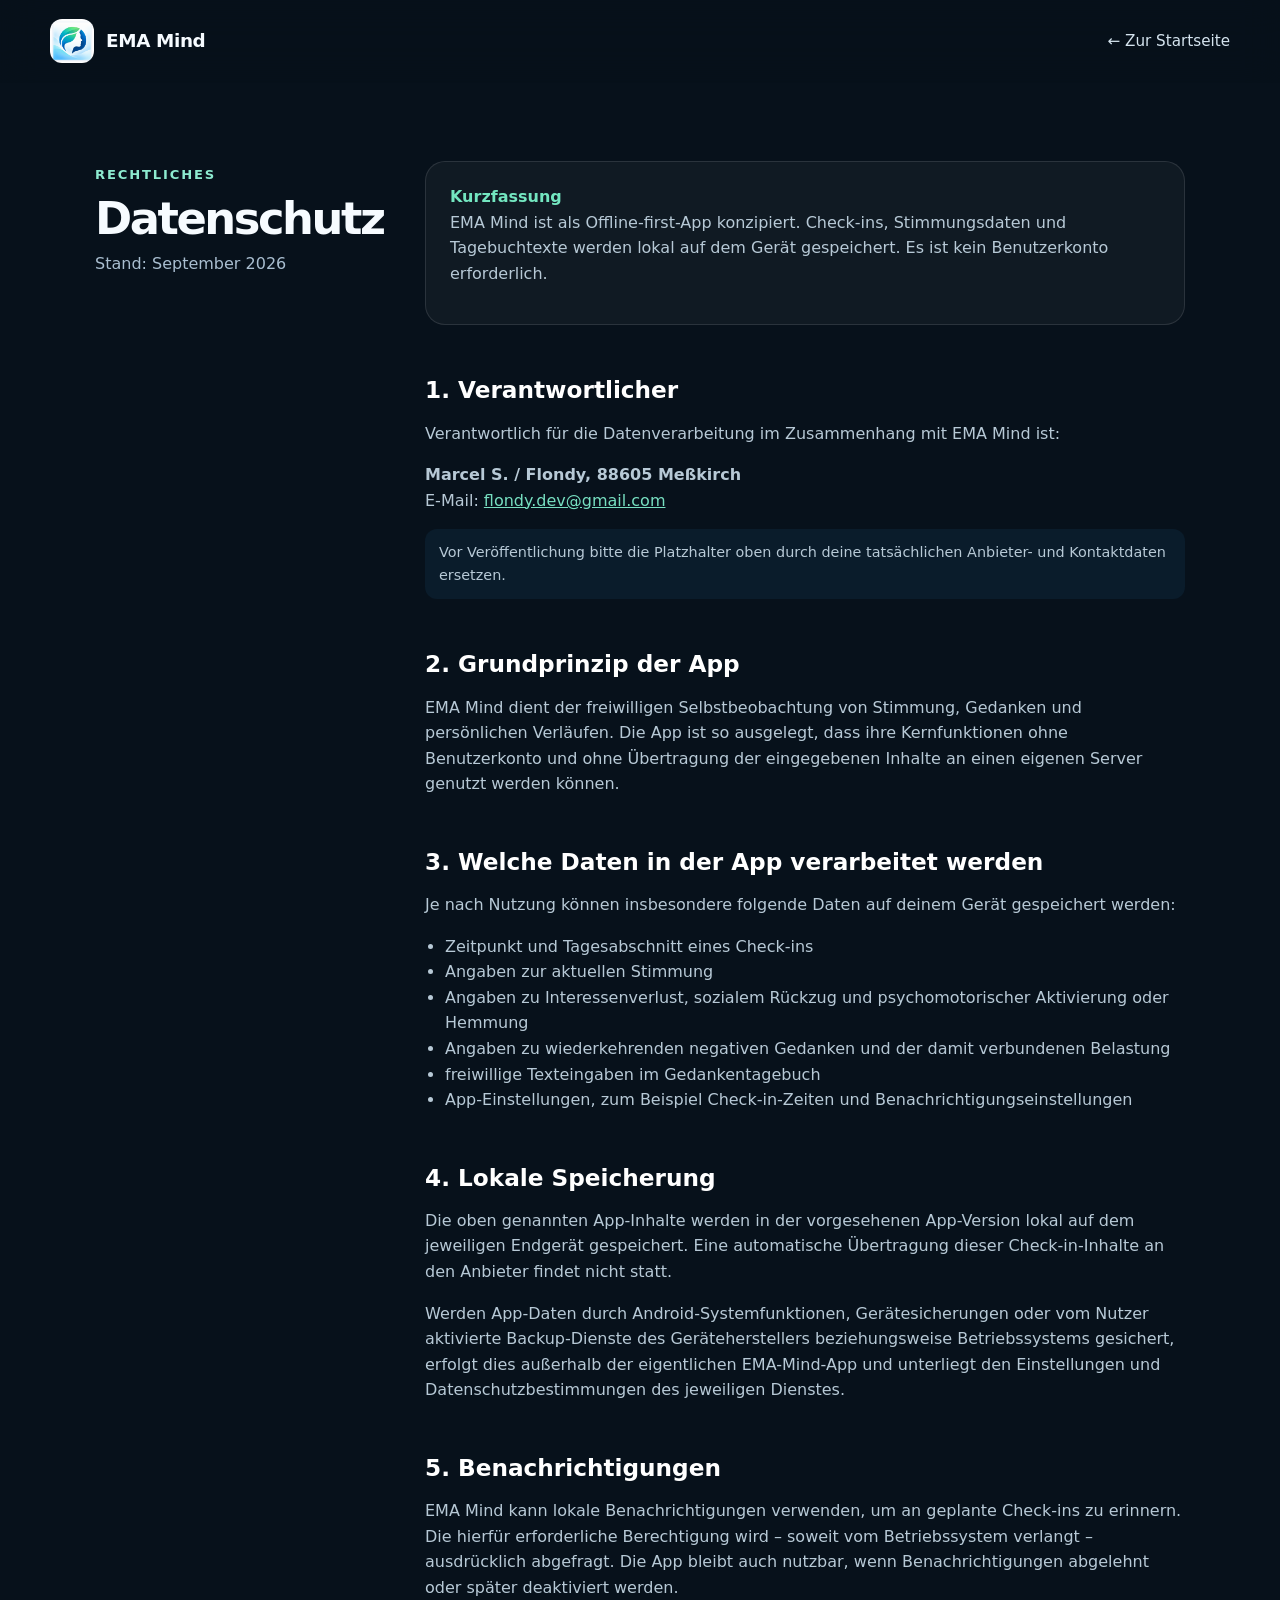
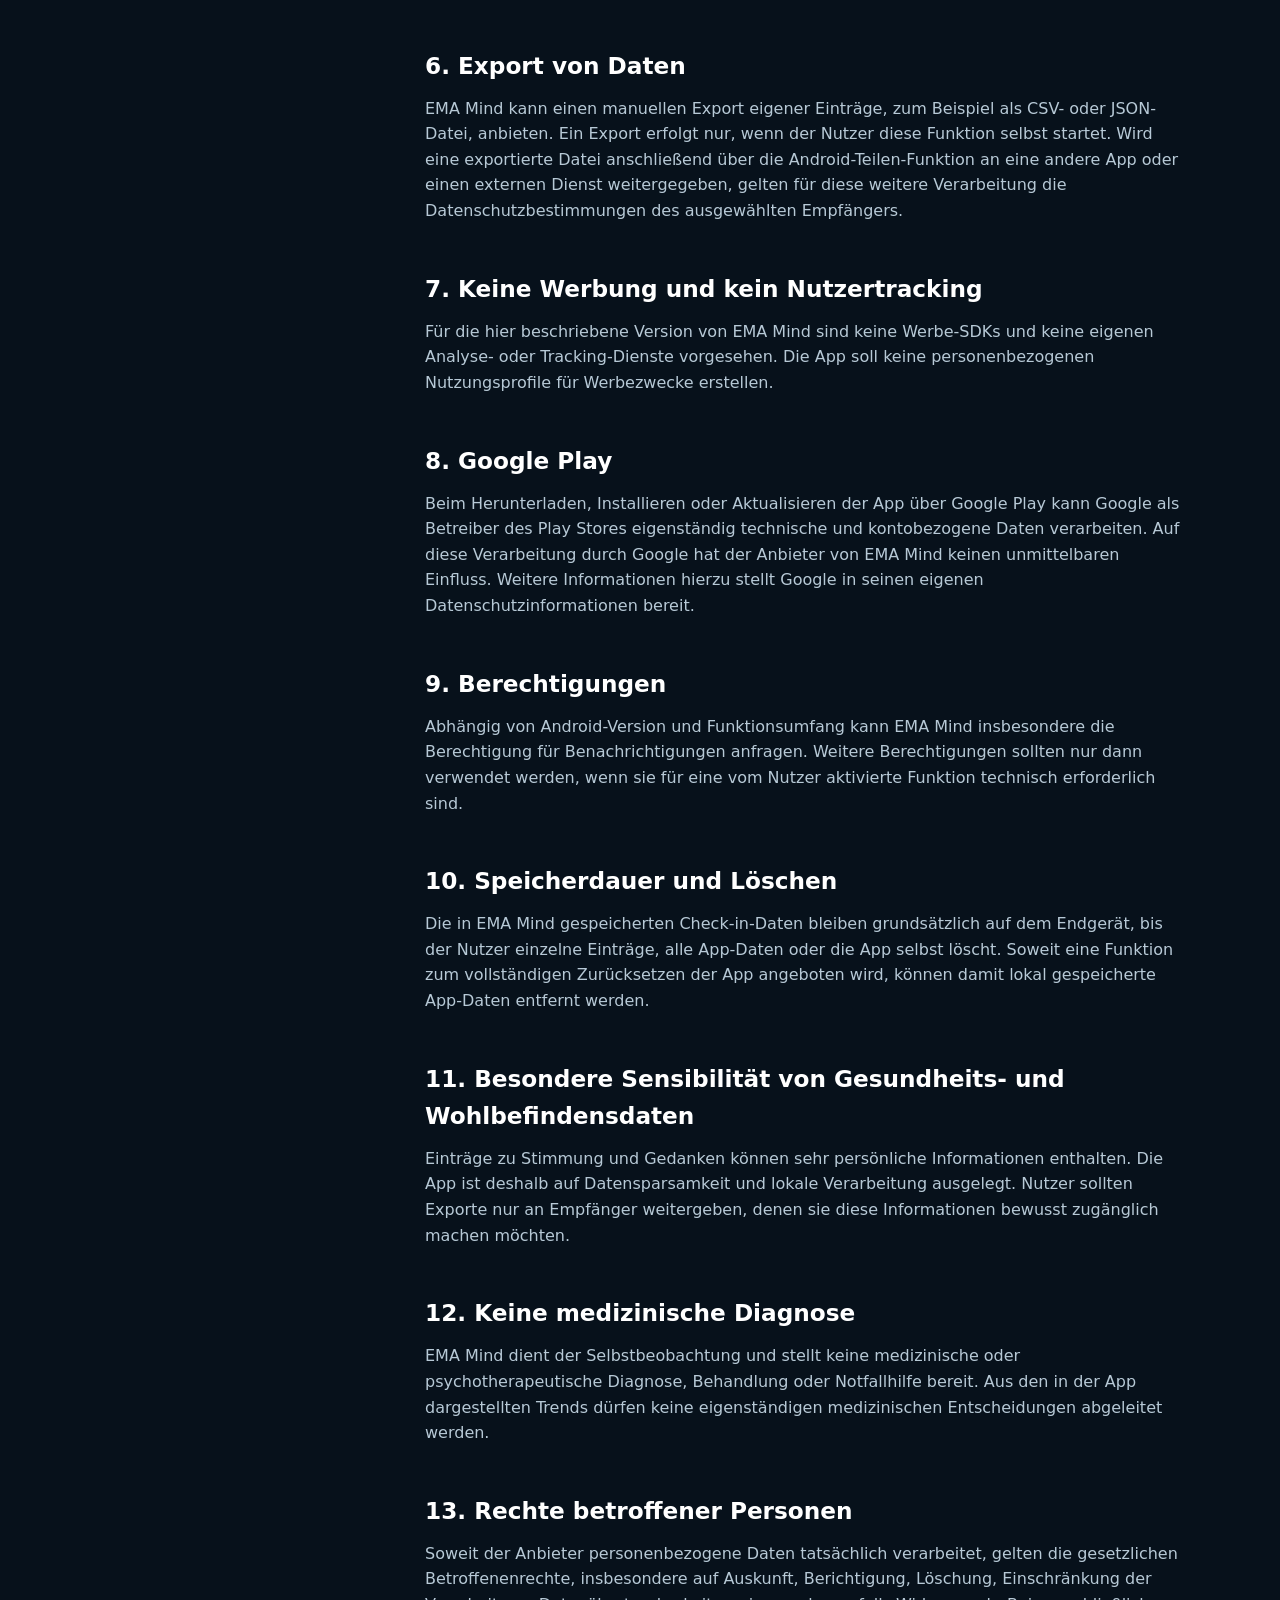
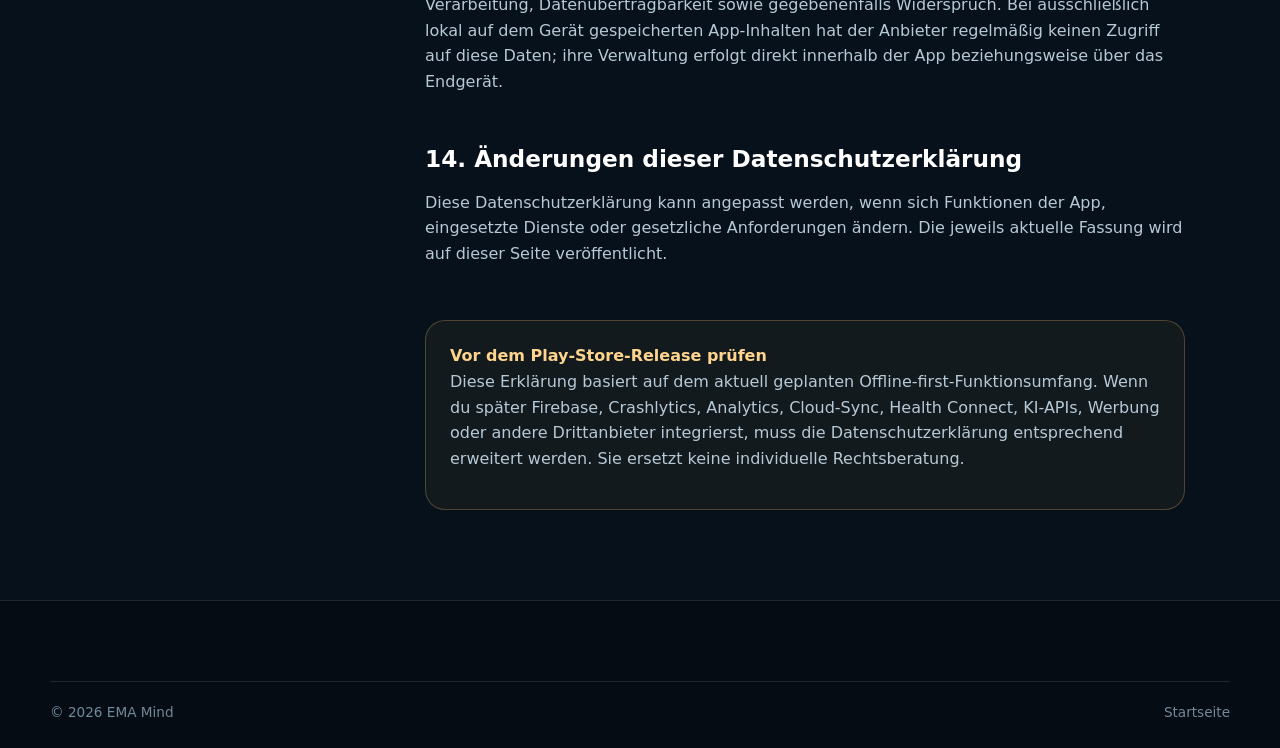
==== datenschutz.html @ ce85e9a5 "first commit" ====
<!doctype html>
<html lang="de">
<head>
  <meta charset="utf-8" />
  <meta name="viewport" content="width=device-width, initial-scale=1" />
  <meta name="theme-color" content="#08131f" />
  <meta name="robots" content="index,follow" />
  <title>Datenschutzerklärung – EMA Mind</title>
  <link rel="icon" type="image/png" href="assets/app-icon.png" />
  <link rel="stylesheet" href="styles.css" />
</head>
<body class="legal-page">
  <header class="site-header">
    <div class="container nav-wrap">
      <a class="brand" href="index.html"><img src="assets/app-icon.png" alt="EMA Mind App Icon" /><span>EMA Mind</span></a>
      <nav class="nav-links legal-nav"><a href="index.html">← Zur Startseite</a></nav>
    </div>
  </header>

  <main class="legal-main">
    <div class="container legal-shell">
      <aside class="legal-aside">
        <span class="kicker">Rechtliches</span>
        <h1>Datenschutz</h1>
        <p>Stand: September 2026</p>
      </aside>

      <article class="legal-content">
        <div class="legal-intro">
          <strong>Kurzfassung</strong>
          <p>EMA Mind ist als Offline-first-App konzipiert. Check-ins, Stimmungsdaten und Tagebuchtexte werden lokal auf dem Gerät gespeichert. Es ist kein Benutzerkonto erforderlich.</p>
        </div>

        <h2>1. Verantwortlicher</h2>
        <p>Verantwortlich für die Datenverarbeitung im Zusammenhang mit EMA Mind ist:</p>
        <p><strong>Marcel S. / Flondy, 88605 Meßkirch</strong><br />
        E-Mail: <a href="mailto: ">flondy.dev@gmail.com</a></p>
        <p class="legal-hint">Vor Veröffentlichung bitte die Platzhalter oben durch deine tatsächlichen Anbieter- und Kontaktdaten ersetzen.</p>

        <h2>2. Grundprinzip der App</h2>
        <p>EMA Mind dient der freiwilligen Selbstbeobachtung von Stimmung, Gedanken und persönlichen Verläufen. Die App ist so ausgelegt, dass ihre Kernfunktionen ohne Benutzerkonto und ohne Übertragung der eingegebenen Inhalte an einen eigenen Server genutzt werden können.</p>

        <h2>3. Welche Daten in der App verarbeitet werden</h2>
        <p>Je nach Nutzung können insbesondere folgende Daten auf deinem Gerät gespeichert werden:</p>
        <ul>
          <li>Zeitpunkt und Tagesabschnitt eines Check-ins</li>
          <li>Angaben zur aktuellen Stimmung</li>
          <li>Angaben zu Interessenverlust, sozialem Rückzug und psychomotorischer Aktivierung oder Hemmung</li>
          <li>Angaben zu wiederkehrenden negativen Gedanken und der damit verbundenen Belastung</li>
          <li>freiwillige Texteingaben im Gedankentagebuch</li>
          <li>App-Einstellungen, zum Beispiel Check-in-Zeiten und Benachrichtigungseinstellungen</li>
        </ul>

        <h2>4. Lokale Speicherung</h2>
        <p>Die oben genannten App-Inhalte werden in der vorgesehenen App-Version lokal auf dem jeweiligen Endgerät gespeichert. Eine automatische Übertragung dieser Check-in-Inhalte an den Anbieter findet nicht statt.</p>
        <p>Werden App-Daten durch Android-Systemfunktionen, Gerätesicherungen oder vom Nutzer aktivierte Backup-Dienste des Geräteherstellers beziehungsweise Betriebssystems gesichert, erfolgt dies außerhalb der eigentlichen EMA-Mind-App und unterliegt den Einstellungen und Datenschutzbestimmungen des jeweiligen Dienstes.</p>

        <h2>5. Benachrichtigungen</h2>
        <p>EMA Mind kann lokale Benachrichtigungen verwenden, um an geplante Check-ins zu erinnern. Die hierfür erforderliche Berechtigung wird – soweit vom Betriebssystem verlangt – ausdrücklich abgefragt. Die App bleibt auch nutzbar, wenn Benachrichtigungen abgelehnt oder später deaktiviert werden.</p>

        <h2>6. Export von Daten</h2>
        <p>EMA Mind kann einen manuellen Export eigener Einträge, zum Beispiel als CSV- oder JSON-Datei, anbieten. Ein Export erfolgt nur, wenn der Nutzer diese Funktion selbst startet. Wird eine exportierte Datei anschließend über die Android-Teilen-Funktion an eine andere App oder einen externen Dienst weitergegeben, gelten für diese weitere Verarbeitung die Datenschutzbestimmungen des ausgewählten Empfängers.</p>

        <h2>7. Keine Werbung und kein Nutzertracking</h2>
        <p>Für die hier beschriebene Version von EMA Mind sind keine Werbe-SDKs und keine eigenen Analyse- oder Tracking-Dienste vorgesehen. Die App soll keine personenbezogenen Nutzungsprofile für Werbezwecke erstellen.</p>

        <h2>8. Google Play</h2>
        <p>Beim Herunterladen, Installieren oder Aktualisieren der App über Google Play kann Google als Betreiber des Play Stores eigenständig technische und kontobezogene Daten verarbeiten. Auf diese Verarbeitung durch Google hat der Anbieter von EMA Mind keinen unmittelbaren Einfluss. Weitere Informationen hierzu stellt Google in seinen eigenen Datenschutzinformationen bereit.</p>

        <h2>9. Berechtigungen</h2>
        <p>Abhängig von Android-Version und Funktionsumfang kann EMA Mind insbesondere die Berechtigung für Benachrichtigungen anfragen. Weitere Berechtigungen sollten nur dann verwendet werden, wenn sie für eine vom Nutzer aktivierte Funktion technisch erforderlich sind.</p>

        <h2>10. Speicherdauer und Löschen</h2>
        <p>Die in EMA Mind gespeicherten Check-in-Daten bleiben grundsätzlich auf dem Endgerät, bis der Nutzer einzelne Einträge, alle App-Daten oder die App selbst löscht. Soweit eine Funktion zum vollständigen Zurücksetzen der App angeboten wird, können damit lokal gespeicherte App-Daten entfernt werden.</p>

        <h2>11. Besondere Sensibilität von Gesundheits- und Wohlbefindensdaten</h2>
        <p>Einträge zu Stimmung und Gedanken können sehr persönliche Informationen enthalten. Die App ist deshalb auf Datensparsamkeit und lokale Verarbeitung ausgelegt. Nutzer sollten Exporte nur an Empfänger weitergeben, denen sie diese Informationen bewusst zugänglich machen möchten.</p>

        <h2>12. Keine medizinische Diagnose</h2>
        <p>EMA Mind dient der Selbstbeobachtung und stellt keine medizinische oder psychotherapeutische Diagnose, Behandlung oder Notfallhilfe bereit. Aus den in der App dargestellten Trends dürfen keine eigenständigen medizinischen Entscheidungen abgeleitet werden.</p>

        <h2>13. Rechte betroffener Personen</h2>
        <p>Soweit der Anbieter personenbezogene Daten tatsächlich verarbeitet, gelten die gesetzlichen Betroffenenrechte, insbesondere auf Auskunft, Berichtigung, Löschung, Einschränkung der Verarbeitung, Datenübertragbarkeit sowie gegebenenfalls Widerspruch. Bei ausschließlich lokal auf dem Gerät gespeicherten App-Inhalten hat der Anbieter regelmäßig keinen Zugriff auf diese Daten; ihre Verwaltung erfolgt direkt innerhalb der App beziehungsweise über das Endgerät.</p>

        <h2>14. Änderungen dieser Datenschutzerklärung</h2>
        <p>Diese Datenschutzerklärung kann angepasst werden, wenn sich Funktionen der App, eingesetzte Dienste oder gesetzliche Anforderungen ändern. Die jeweils aktuelle Fassung wird auf dieser Seite veröffentlicht.</p>

        <div class="legal-warning">
          <strong>Vor dem Play-Store-Release prüfen</strong>
          <p>Diese Erklärung basiert auf dem aktuell geplanten Offline-first-Funktionsumfang. Wenn du später Firebase, Crashlytics, Analytics, Cloud-Sync, Health Connect, KI-APIs, Werbung oder andere Drittanbieter integrierst, muss die Datenschutzerklärung entsprechend erweitert werden. Sie ersetzt keine individuelle Rechtsberatung.</p>
        </div>
      </article>
    </div>
  </main>

  <footer class="site-footer">
    <div class="container footer-bottom"><span>© <span id="year"></span> EMA Mind</span><a href="index.html">Startseite</a></div>
  </footer>
  <script src="script.js"></script>
</body>
</html>
---- styles.css ----
:root {
  --bg: #07111b;
  --bg-soft: #0d1d2c;
  --card: rgba(16, 35, 51, 0.72);
  --card-strong: #10263a;
  --text: #f6fbff;
  --muted: #a9bed0;
  --blue: #29a9ff;
  --blue-deep: #0d65db;
  --mint: #4ee4b0;
  --line: rgba(255,255,255,.11);
  --shadow: 0 28px 80px rgba(0,0,0,.34);
  --radius: 28px;
  --container: 1180px;
}
*{box-sizing:border-box}
html{scroll-behavior:smooth}
body{margin:0;font-family:Inter,ui-sans-serif,system-ui,-apple-system,BlinkMacSystemFont,"Segoe UI",sans-serif;color:var(--text);background:var(--bg);line-height:1.6;overflow-x:hidden}
a{color:inherit;text-decoration:none}
img{max-width:100%;display:block}
.container{width:min(calc(100% - 40px),var(--container));margin-inline:auto}
.page-glow{position:fixed;pointer-events:none;border-radius:50%;filter:blur(120px);opacity:.18;z-index:-1}
.page-glow-a{width:500px;height:500px;background:#00c2ff;top:-160px;left:-160px}
.page-glow-b{width:520px;height:520px;background:#45f0ad;right:-220px;top:28vh}
.site-header{position:sticky;top:0;z-index:50;border-bottom:1px solid transparent;background:rgba(7,17,27,.66);backdrop-filter:blur(18px)}
.site-header.scrolled{border-bottom-color:var(--line)}
.nav-wrap{height:82px;display:flex;align-items:center;justify-content:space-between;gap:24px}
.brand{display:flex;align-items:center;gap:12px;font-weight:800;font-size:1.15rem;letter-spacing:-.02em}
.brand img{width:44px;height:44px;border-radius:12px;object-fit:cover}
.nav-links{display:flex;align-items:center;gap:26px;color:#d5e4ef;font-size:.95rem}
.nav-links a:hover{color:#fff}
.nav-cta{padding:10px 16px;border:1px solid rgba(78,228,176,.38);border-radius:999px;background:rgba(78,228,176,.08)}
.nav-toggle{display:none;background:none;border:0;color:#fff;font-size:1.7rem}
.hero{padding:82px 0 70px;min-height:760px;display:flex;align-items:center}
.hero-grid{display:grid;grid-template-columns:1.02fr .98fr;gap:60px;align-items:center}
.eyebrow,.kicker{display:inline-flex;color:#8debd0;font-size:.82rem;font-weight:800;text-transform:uppercase;letter-spacing:.14em}
h1,h2,h3,p{margin-top:0}
h1{font-size:clamp(3.3rem,6.3vw,6.8rem);line-height:.96;letter-spacing:-.055em;margin-bottom:26px}
h1 span{background:linear-gradient(90deg,#41b8ff,#55e3b1);-webkit-background-clip:text;background-clip:text;color:transparent}
.hero-lead{font-size:1.2rem;color:var(--muted);max-width:680px;margin-bottom:30px}
.hero-actions{display:flex;gap:14px;flex-wrap:wrap;margin-bottom:38px}
.btn{display:inline-flex;align-items:center;justify-content:center;min-height:52px;padding:0 22px;border-radius:14px;font-weight:800;transition:.25s ease;border:1px solid transparent}
.btn:hover{transform:translateY(-2px)}
.btn-primary{background:linear-gradient(135deg,var(--blue-deep),var(--blue),var(--mint));box-shadow:0 14px 36px rgba(19,137,238,.26)}
.btn-secondary{border-color:var(--line);background:rgba(255,255,255,.04)}
.trust-row{display:flex;gap:34px;flex-wrap:wrap;padding-top:10px}
.trust-row div{display:flex;flex-direction:column}
.trust-row strong{font-size:1.02rem}.trust-row span{color:var(--muted);font-size:.86rem}
.hero-visual{position:relative;min-height:620px;display:grid;place-items:center}
.icon-orbit{position:absolute;width:540px;height:540px;border-radius:50%;background:radial-gradient(circle,rgba(41,169,255,.26),rgba(78,228,176,.08) 50%,transparent 71%);filter:blur(10px)}
.hero-phone{position:relative;z-index:2;max-height:650px;width:auto;filter:drop-shadow(0 35px 48px rgba(0,0,0,.38));border-radius:28px}
.floating-card{position:absolute;z-index:3;display:grid;grid-template-columns:auto 1fr;column-gap:10px;padding:14px 16px;border:1px solid rgba(255,255,255,.17);border-radius:18px;background:rgba(12,29,44,.82);backdrop-filter:blur(14px);box-shadow:var(--shadow)}
.floating-card span{grid-row:1/3;display:grid;place-items:center;width:38px;height:38px;border-radius:50%;background:rgba(78,228,176,.12);color:#7df0ca;font-weight:900}
.floating-card small{color:var(--muted)}
.floating-card-a{top:24%;left:-2%}.floating-card-b{right:-3%;bottom:24%}
.stats-strip{border-block:1px solid var(--line);background:rgba(255,255,255,.025)}
.stats-grid{display:grid;grid-template-columns:repeat(4,1fr);gap:24px;padding:26px 0}
.stats-grid div{display:flex;flex-direction:column}.stats-grid strong{font-size:1.1rem}.stats-grid span{color:var(--muted);font-size:.9rem}
.section{padding:110px 0}
.section-dark{background:linear-gradient(180deg,rgba(13,29,44,.45),rgba(6,17,27,.8))}
.section-heading{max-width:760px;margin-bottom:50px}
.section-heading h2,.privacy-copy h2,.science-card h2,.cta-card h2{font-size:clamp(2.2rem,4.3vw,4.4rem);line-height:1.02;letter-spacing:-.045em;margin:10px 0 18px}
.section-heading p,.privacy-copy p,.science-card p,.cta-card p{color:var(--muted);font-size:1.06rem}
.feature-grid{display:grid;grid-template-columns:repeat(3,1fr);gap:18px}
.feature-card{border:1px solid var(--line);border-radius:22px;padding:28px;background:linear-gradient(160deg,rgba(255,255,255,.055),rgba(255,255,255,.02));min-height:220px}
.feature-icon{width:48px;height:48px;border-radius:15px;background:linear-gradient(135deg,rgba(41,169,255,.18),rgba(78,228,176,.18));display:grid;place-items:center;font-size:1.35rem;margin-bottom:22px}
.feature-card h3{font-size:1.28rem;margin-bottom:10px}.feature-card p{color:var(--muted)}
.screens-grid{display:grid;grid-template-columns:repeat(3,1fr);gap:20px;align-items:start}
.screen-card{margin:0;border:1px solid var(--line);border-radius:26px;padding:16px;background:rgba(255,255,255,.035);box-shadow:var(--shadow)}
.screen-card img{border-radius:18px;aspect-ratio:9/16;object-fit:cover;width:100%}
.screen-card figcaption{padding:18px 6px 4px;display:flex;flex-direction:column;gap:6px}.screen-card figcaption span{color:var(--muted);font-size:.92rem}
.privacy-section{overflow:hidden}.privacy-grid{display:grid;grid-template-columns:.9fr 1.1fr;gap:70px;align-items:center}.privacy-visual{display:flex;justify-content:center}.privacy-visual img{max-height:720px;width:auto;border-radius:30px;filter:drop-shadow(0 30px 48px rgba(0,0,0,.32))}
.check-list{list-style:none;padding:0;margin:26px 0}.check-list li{padding:10px 0;color:#d8e7f1}.check-list li:before{content:"✓";display:inline-grid;place-items:center;margin-right:12px;width:24px;height:24px;border-radius:50%;background:rgba(78,228,176,.12);color:var(--mint);font-weight:900}
.text-link{color:#76e7c2;font-weight:800}
.science-card{display:grid;grid-template-columns:1.25fr .75fr;gap:40px;border:1px solid var(--line);border-radius:var(--radius);padding:42px;background:linear-gradient(120deg,rgba(41,169,255,.08),rgba(78,228,176,.06))}
.science-note{border-left:1px solid var(--line);padding-left:36px;align-self:center}.science-note strong{font-size:1.1rem;color:#ffcf7b}.science-note p{margin-top:8px;font-size:.95rem}
.cta-section{padding:0 0 110px}.cta-card{display:grid;grid-template-columns:auto 1fr auto;gap:28px;align-items:center;border:1px solid var(--line);border-radius:30px;padding:34px;background:linear-gradient(135deg,rgba(15,93,176,.22),rgba(39,180,149,.13))}.cta-card img{width:92px;height:92px;border-radius:22px}.cta-card h2{font-size:2rem;margin:5px 0 6px}.cta-card p{margin-bottom:0;font-size:.96rem}
.site-footer{border-top:1px solid var(--line);padding:46px 0 24px;background:#050c13}.footer-grid{display:flex;justify-content:space-between;gap:30px}.footer-brand p{color:var(--muted);max-width:480px;margin-top:16px}.footer-links{display:flex;gap:20px;align-items:flex-start}.footer-links a{color:#c7d9e7}.footer-bottom{border-top:1px solid var(--line);margin-top:34px;padding-top:20px;display:flex;justify-content:space-between;gap:20px;color:#71899b;font-size:.85rem}
.reveal{opacity:0;transform:translateY(24px);transition:.75s cubic-bezier(.2,.8,.2,1)}.reveal.visible{opacity:1;transform:none}.delay-1{transition-delay:.1s}.delay-2{transition-delay:.2s}
.legal-main{padding:78px 0 90px}.legal-shell{display:grid;grid-template-columns:260px minmax(0,760px);justify-content:center;gap:70px}.legal-aside{position:sticky;top:120px;align-self:start}.legal-aside h1{font-size:2.8rem;line-height:1;margin:10px 0}.legal-aside p{color:var(--muted)}.legal-content{color:#d7e5ef}.legal-content h2{color:#fff;font-size:1.45rem;margin:46px 0 12px}.legal-content p,.legal-content li{color:#b7c9d6}.legal-content a{color:#77dfc1;text-decoration:underline}.legal-content ul{padding-left:1.25rem}.legal-intro,.legal-warning{border:1px solid var(--line);border-radius:20px;padding:22px 24px;background:rgba(255,255,255,.04)}.legal-intro strong{color:#73e6c0}.legal-warning{margin-top:54px;border-color:rgba(255,199,108,.25);background:rgba(255,199,108,.05)}.legal-warning strong{color:#ffd48d}.legal-hint{padding:12px 14px;border-radius:12px;background:rgba(41,169,255,.07);font-size:.9rem}
@media(max-width:950px){.nav-toggle{display:block}.nav-links{position:absolute;left:20px;right:20px;top:75px;display:none;flex-direction:column;align-items:stretch;padding:18px;border:1px solid var(--line);border-radius:18px;background:#0a1723}.nav-links.open{display:flex}.hero-grid,.privacy-grid,.science-card{grid-template-columns:1fr}.hero{padding-top:50px}.hero-visual{min-height:560px}.hero-phone{max-height:560px}.floating-card-a{left:2%}.floating-card-b{right:2%}.feature-grid{grid-template-columns:repeat(2,1fr)}.screens-grid{grid-template-columns:repeat(2,1fr)}.screens-grid .screen-card:last-child{grid-column:1/-1;max-width:48%;justify-self:center}.stats-grid{grid-template-columns:repeat(2,1fr)}.science-note{border-left:0;border-top:1px solid var(--line);padding:26px 0 0}.cta-card{grid-template-columns:auto 1fr}.cta-card .btn{grid-column:1/-1}.legal-shell{grid-template-columns:1fr;gap:20px}.legal-aside{position:static}.legal-nav{display:flex;position:static;padding:0;border:0;background:none}.legal-nav a{display:block}}
@media(max-width:640px){.container{width:min(calc(100% - 28px),var(--container))}.hero{min-height:auto}.hero-grid{gap:20px}h1{font-size:3.3rem}.hero-visual{min-height:490px}.hero-phone{max-height:500px}.floating-card{display:none}.stats-grid{grid-template-columns:1fr 1fr;gap:18px}.section{padding:78px 0}.feature-grid,.screens-grid{grid-template-columns:1fr}.screens-grid .screen-card:last-child{grid-column:auto;max-width:none}.privacy-grid{gap:36px}.science-card{padding:28px}.cta-card{grid-template-columns:1fr;text-align:left}.cta-card img{width:76px;height:76px}.footer-grid,.footer-bottom{flex-direction:column}.footer-links{flex-direction:column}.legal-main{padding-top:46px}.legal-content h2{margin-top:36px}}
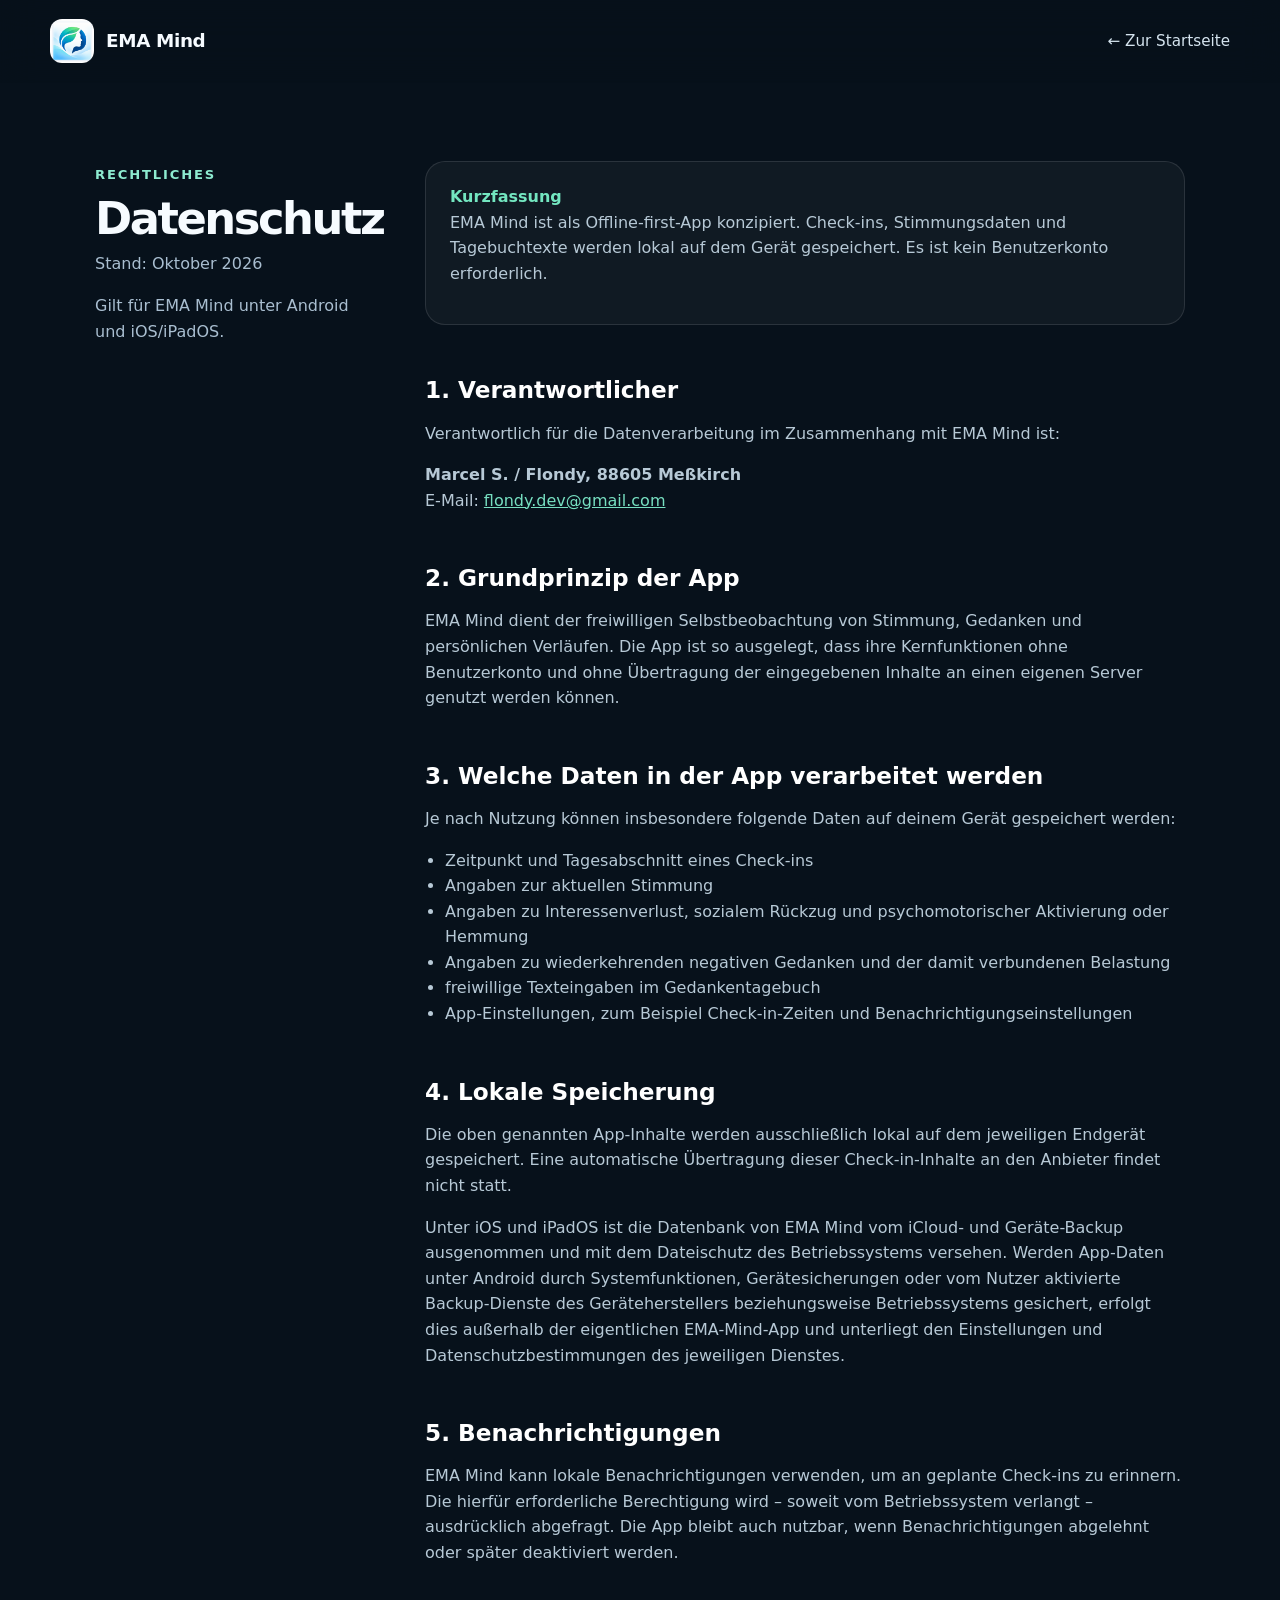
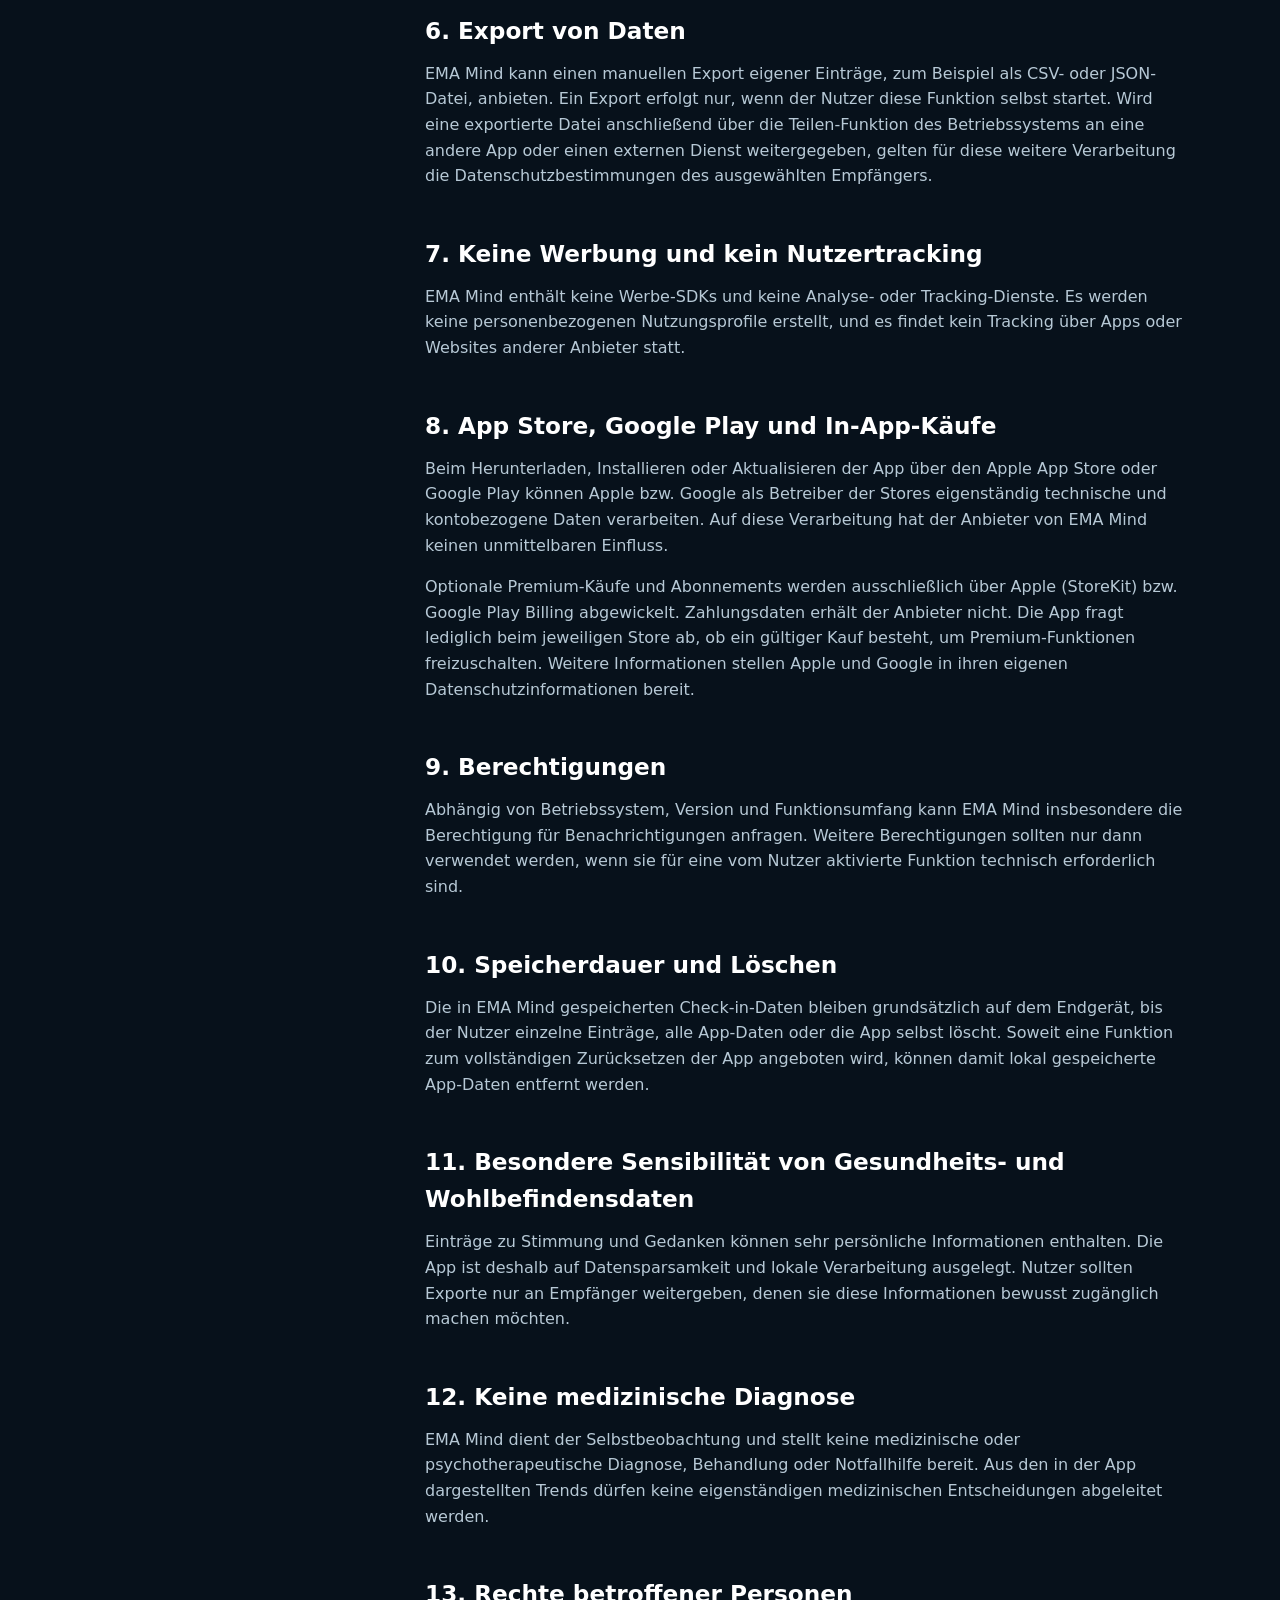
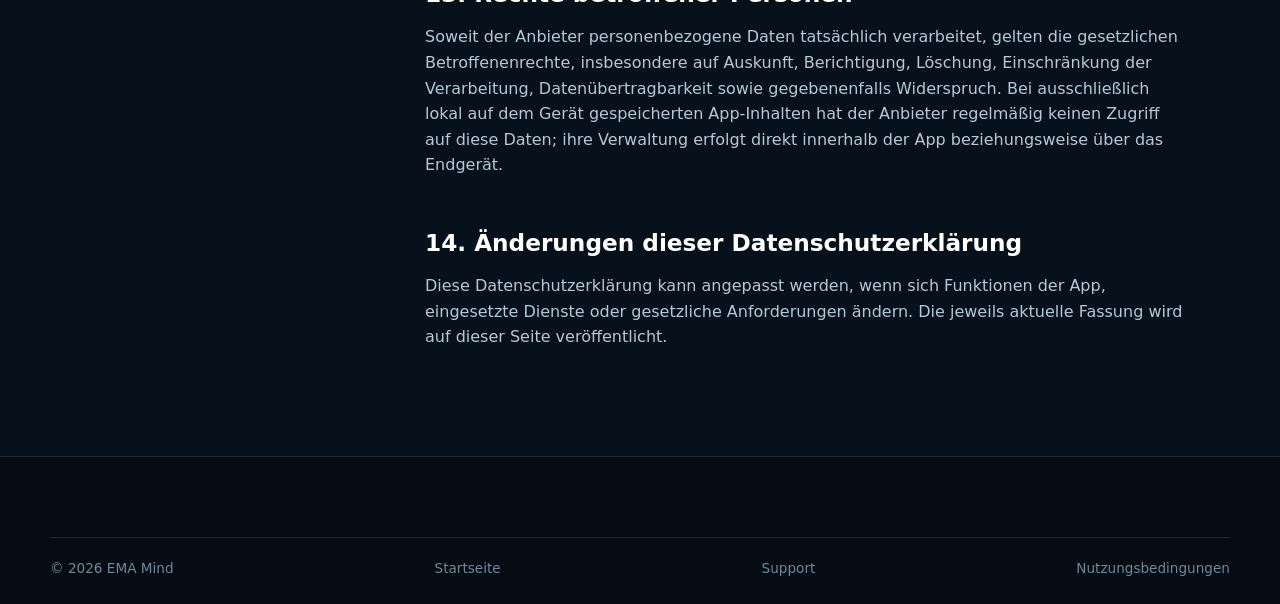
==== commit 03f7ab07: "Datenschutz für iOS, Support- und Nutzungsbedingungen-Seite Co-Authored-By: Claude Opus 5.5 <noreply" ====
--- a/datenschutz.html
+++ b/datenschutz.html
@@ -22,7 +22,8 @@
       <aside class="legal-aside">
         <span class="kicker">Rechtliches</span>
         <h1>Datenschutz</h1>
-        <p>Stand: September 2026</p>
+        <p>Stand: Oktober 2026</p>
+        <p>Gilt für EMA Mind unter Android und iOS/iPadOS.</p>
       </aside>
 
       <article class="legal-content">
@@ -34,8 +35,7 @@
         <h2>1. Verantwortlicher</h2>
         <p>Verantwortlich für die Datenverarbeitung im Zusammenhang mit EMA Mind ist:</p>
         <p><strong>Marcel S. / Flondy, 88605 Meßkirch</strong><br />
-        E-Mail: <a href="mailto: ">flondy.dev@gmail.com</a></p>
-        <p class="legal-hint">Vor Veröffentlichung bitte die Platzhalter oben durch deine tatsächlichen Anbieter- und Kontaktdaten ersetzen.</p>
+        E-Mail: <a href="mailto:flondy.dev@gmail.com">flondy.dev@gmail.com</a></p>
 
         <h2>2. Grundprinzip der App</h2>
         <p>EMA Mind dient der freiwilligen Selbstbeobachtung von Stimmung, Gedanken und persönlichen Verläufen. Die App ist so ausgelegt, dass ihre Kernfunktionen ohne Benutzerkonto und ohne Übertragung der eingegebenen Inhalte an einen eigenen Server genutzt werden können.</p>
@@ -52,23 +52,24 @@
         </ul>
 
         <h2>4. Lokale Speicherung</h2>
-        <p>Die oben genannten App-Inhalte werden in der vorgesehenen App-Version lokal auf dem jeweiligen Endgerät gespeichert. Eine automatische Übertragung dieser Check-in-Inhalte an den Anbieter findet nicht statt.</p>
-        <p>Werden App-Daten durch Android-Systemfunktionen, Gerätesicherungen oder vom Nutzer aktivierte Backup-Dienste des Geräteherstellers beziehungsweise Betriebssystems gesichert, erfolgt dies außerhalb der eigentlichen EMA-Mind-App und unterliegt den Einstellungen und Datenschutzbestimmungen des jeweiligen Dienstes.</p>
+        <p>Die oben genannten App-Inhalte werden ausschließlich lokal auf dem jeweiligen Endgerät gespeichert. Eine automatische Übertragung dieser Check-in-Inhalte an den Anbieter findet nicht statt.</p>
+        <p>Unter iOS und iPadOS ist die Datenbank von EMA Mind vom iCloud- und Geräte-Backup ausgenommen und mit dem Dateischutz des Betriebssystems versehen. Werden App-Daten unter Android durch Systemfunktionen, Gerätesicherungen oder vom Nutzer aktivierte Backup-Dienste des Geräteherstellers beziehungsweise Betriebssystems gesichert, erfolgt dies außerhalb der eigentlichen EMA-Mind-App und unterliegt den Einstellungen und Datenschutzbestimmungen des jeweiligen Dienstes.</p>
 
         <h2>5. Benachrichtigungen</h2>
         <p>EMA Mind kann lokale Benachrichtigungen verwenden, um an geplante Check-ins zu erinnern. Die hierfür erforderliche Berechtigung wird – soweit vom Betriebssystem verlangt – ausdrücklich abgefragt. Die App bleibt auch nutzbar, wenn Benachrichtigungen abgelehnt oder später deaktiviert werden.</p>
 
         <h2>6. Export von Daten</h2>
-        <p>EMA Mind kann einen manuellen Export eigener Einträge, zum Beispiel als CSV- oder JSON-Datei, anbieten. Ein Export erfolgt nur, wenn der Nutzer diese Funktion selbst startet. Wird eine exportierte Datei anschließend über die Android-Teilen-Funktion an eine andere App oder einen externen Dienst weitergegeben, gelten für diese weitere Verarbeitung die Datenschutzbestimmungen des ausgewählten Empfängers.</p>
+        <p>EMA Mind kann einen manuellen Export eigener Einträge, zum Beispiel als CSV- oder JSON-Datei, anbieten. Ein Export erfolgt nur, wenn der Nutzer diese Funktion selbst startet. Wird eine exportierte Datei anschließend über die Teilen-Funktion des Betriebssystems an eine andere App oder einen externen Dienst weitergegeben, gelten für diese weitere Verarbeitung die Datenschutzbestimmungen des ausgewählten Empfängers.</p>
 
         <h2>7. Keine Werbung und kein Nutzertracking</h2>
-        <p>Für die hier beschriebene Version von EMA Mind sind keine Werbe-SDKs und keine eigenen Analyse- oder Tracking-Dienste vorgesehen. Die App soll keine personenbezogenen Nutzungsprofile für Werbezwecke erstellen.</p>
+        <p>EMA Mind enthält keine Werbe-SDKs und keine Analyse- oder Tracking-Dienste. Es werden keine personenbezogenen Nutzungsprofile erstellt, und es findet kein Tracking über Apps oder Websites anderer Anbieter statt.</p>
 
-        <h2>8. Google Play</h2>
-        <p>Beim Herunterladen, Installieren oder Aktualisieren der App über Google Play kann Google als Betreiber des Play Stores eigenständig technische und kontobezogene Daten verarbeiten. Auf diese Verarbeitung durch Google hat der Anbieter von EMA Mind keinen unmittelbaren Einfluss. Weitere Informationen hierzu stellt Google in seinen eigenen Datenschutzinformationen bereit.</p>
+        <h2>8. App Store, Google Play und In-App-Käufe</h2>
+        <p>Beim Herunterladen, Installieren oder Aktualisieren der App über den Apple App Store oder Google Play können Apple bzw. Google als Betreiber der Stores eigenständig technische und kontobezogene Daten verarbeiten. Auf diese Verarbeitung hat der Anbieter von EMA Mind keinen unmittelbaren Einfluss.</p>
+        <p>Optionale Premium-Käufe und Abonnements werden ausschließlich über Apple (StoreKit) bzw. Google Play Billing abgewickelt. Zahlungsdaten erhält der Anbieter nicht. Die App fragt lediglich beim jeweiligen Store ab, ob ein gültiger Kauf besteht, um Premium-Funktionen freizuschalten. Weitere Informationen stellen Apple und Google in ihren eigenen Datenschutzinformationen bereit.</p>
 
         <h2>9. Berechtigungen</h2>
-        <p>Abhängig von Android-Version und Funktionsumfang kann EMA Mind insbesondere die Berechtigung für Benachrichtigungen anfragen. Weitere Berechtigungen sollten nur dann verwendet werden, wenn sie für eine vom Nutzer aktivierte Funktion technisch erforderlich sind.</p>
+        <p>Abhängig von Betriebssystem, Version und Funktionsumfang kann EMA Mind insbesondere die Berechtigung für Benachrichtigungen anfragen. Weitere Berechtigungen sollten nur dann verwendet werden, wenn sie für eine vom Nutzer aktivierte Funktion technisch erforderlich sind.</p>
 
         <h2>10. Speicherdauer und Löschen</h2>
         <p>Die in EMA Mind gespeicherten Check-in-Daten bleiben grundsätzlich auf dem Endgerät, bis der Nutzer einzelne Einträge, alle App-Daten oder die App selbst löscht. Soweit eine Funktion zum vollständigen Zurücksetzen der App angeboten wird, können damit lokal gespeicherte App-Daten entfernt werden.</p>
@@ -85,16 +86,12 @@
         <h2>14. Änderungen dieser Datenschutzerklärung</h2>
         <p>Diese Datenschutzerklärung kann angepasst werden, wenn sich Funktionen der App, eingesetzte Dienste oder gesetzliche Anforderungen ändern. Die jeweils aktuelle Fassung wird auf dieser Seite veröffentlicht.</p>
 
-        <div class="legal-warning">
-          <strong>Vor dem Play-Store-Release prüfen</strong>
-          <p>Diese Erklärung basiert auf dem aktuell geplanten Offline-first-Funktionsumfang. Wenn du später Firebase, Crashlytics, Analytics, Cloud-Sync, Health Connect, KI-APIs, Werbung oder andere Drittanbieter integrierst, muss die Datenschutzerklärung entsprechend erweitert werden. Sie ersetzt keine individuelle Rechtsberatung.</p>
-        </div>
       </article>
     </div>
   </main>
 
   <footer class="site-footer">
-    <div class="container footer-bottom"><span>© <span id="year"></span> EMA Mind</span><a href="index.html">Startseite</a></div>
+    <div class="container footer-bottom"><span>© <span id="year"></span> EMA Mind</span><a href="index.html">Startseite</a><a href="support.html">Support</a><a href="nutzungsbedingungen.html">Nutzungsbedingungen</a></div>
   </footer>
   <script src="script.js"></script>
 </body>
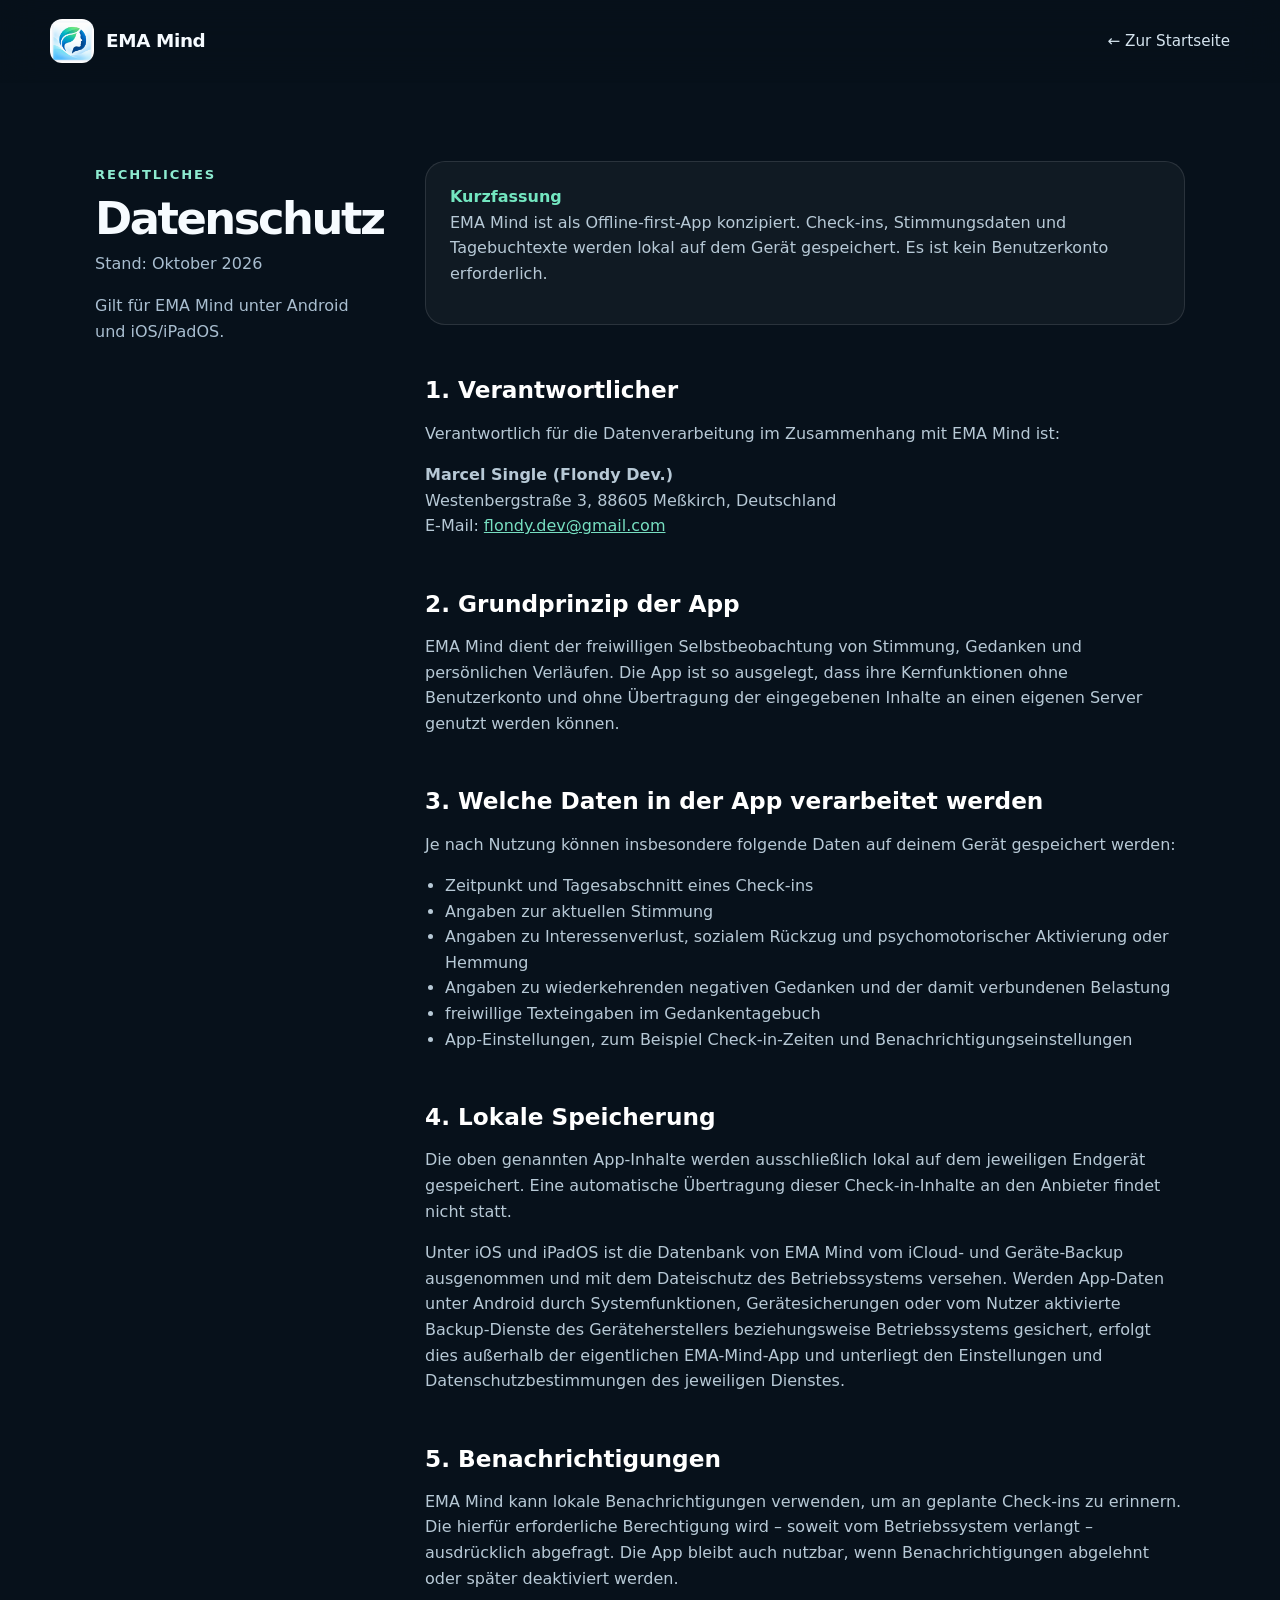
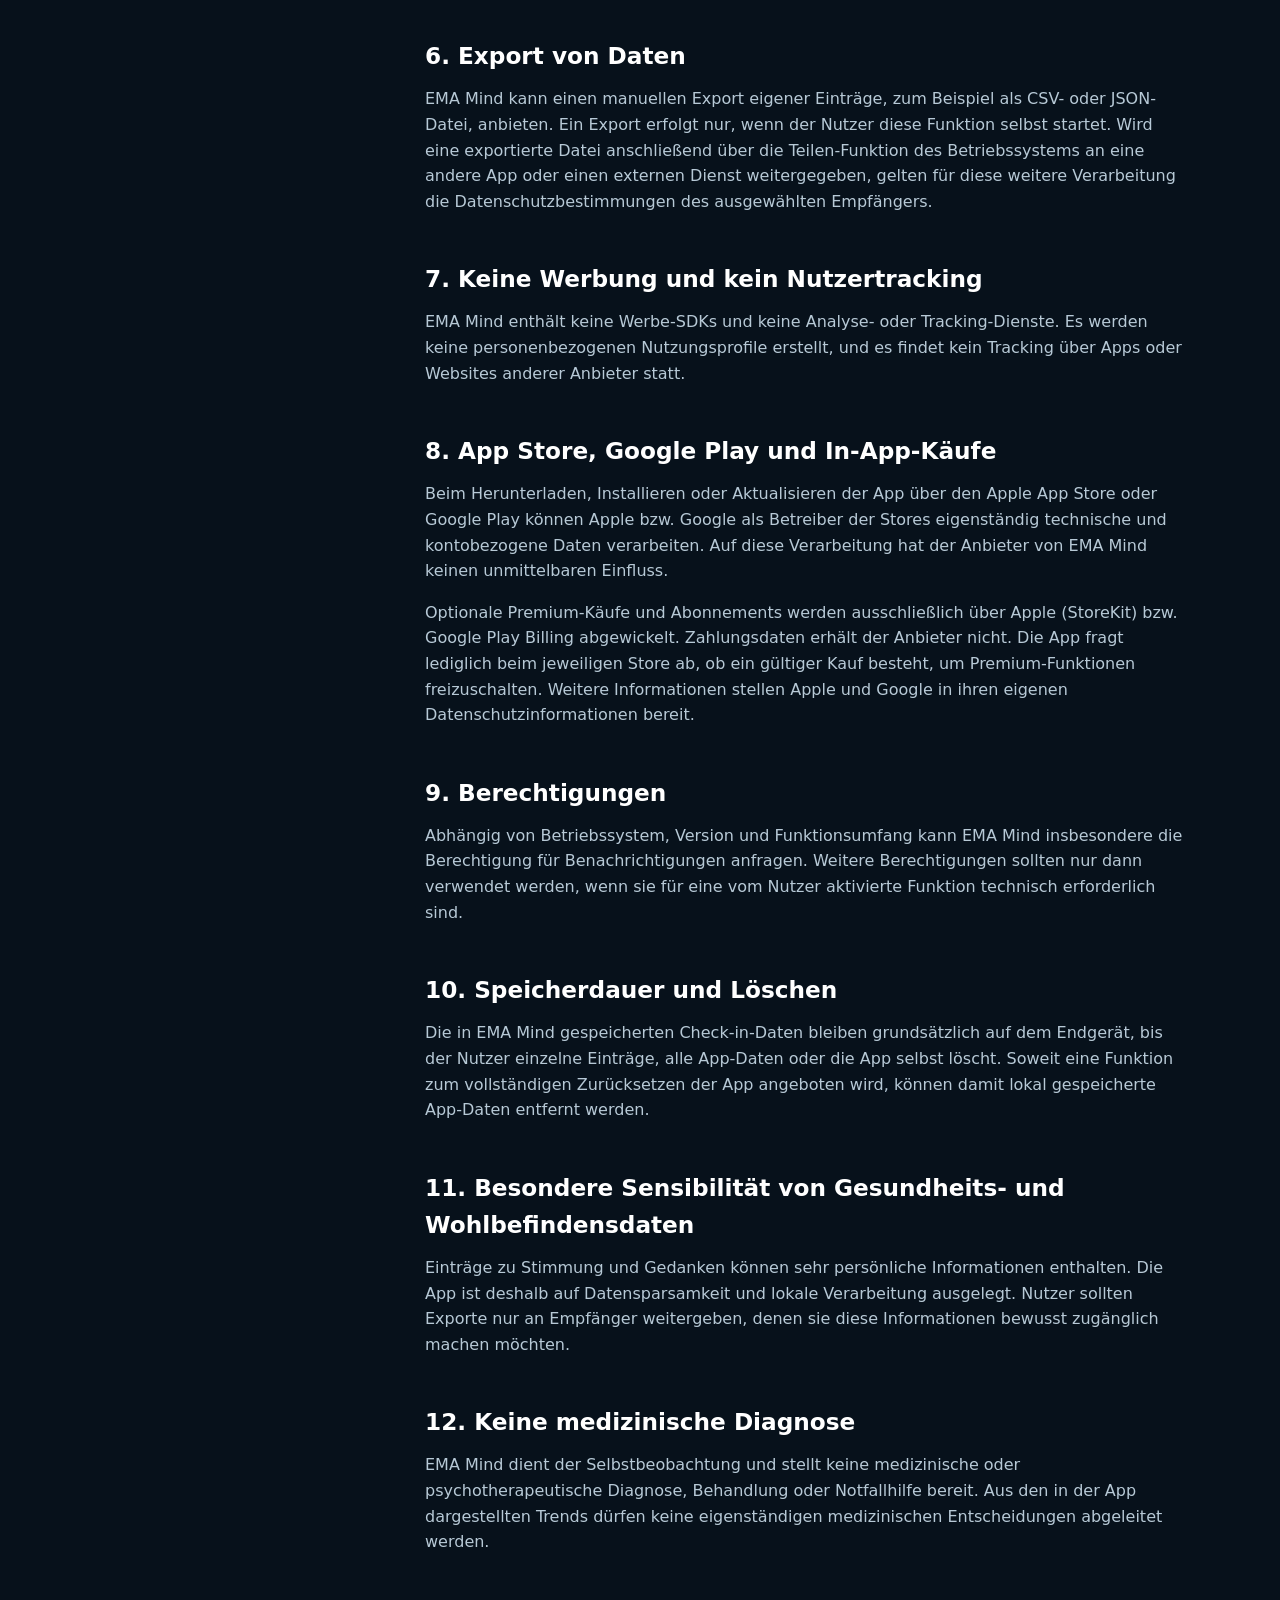
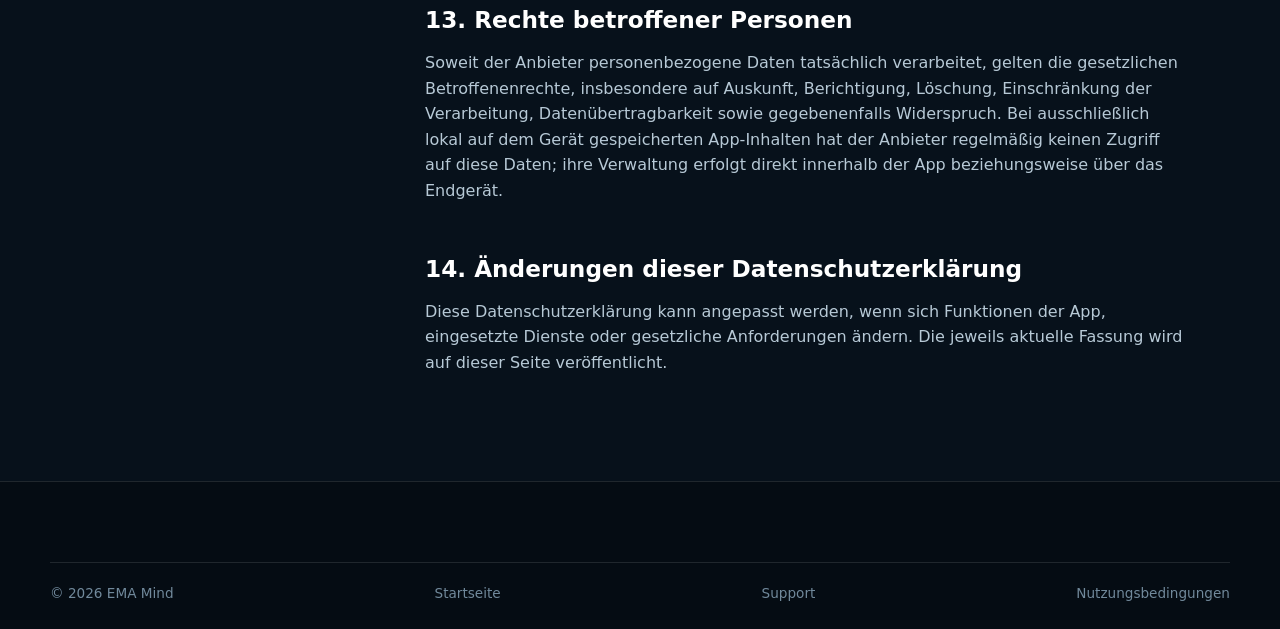
==== commit 49cba93d: "Impressum/Datenschutz: vollständiger Name und Anschrift Marcel Single (Flondy Dev.), Westenbergstraß" ====
--- a/datenschutz.html
+++ b/datenschutz.html
@@ -34,7 +34,8 @@
 
         <h2>1. Verantwortlicher</h2>
         <p>Verantwortlich für die Datenverarbeitung im Zusammenhang mit EMA Mind ist:</p>
-        <p><strong>Marcel S. / Flondy, 88605 Meßkirch</strong><br />
+        <p><strong>Marcel Single (Flondy Dev.)</strong><br />
+        Westenbergstraße 3, 88605 Meßkirch, Deutschland<br />
         E-Mail: <a href="mailto:flondy.dev@gmail.com">flondy.dev@gmail.com</a></p>
 
         <h2>2. Grundprinzip der App</h2>
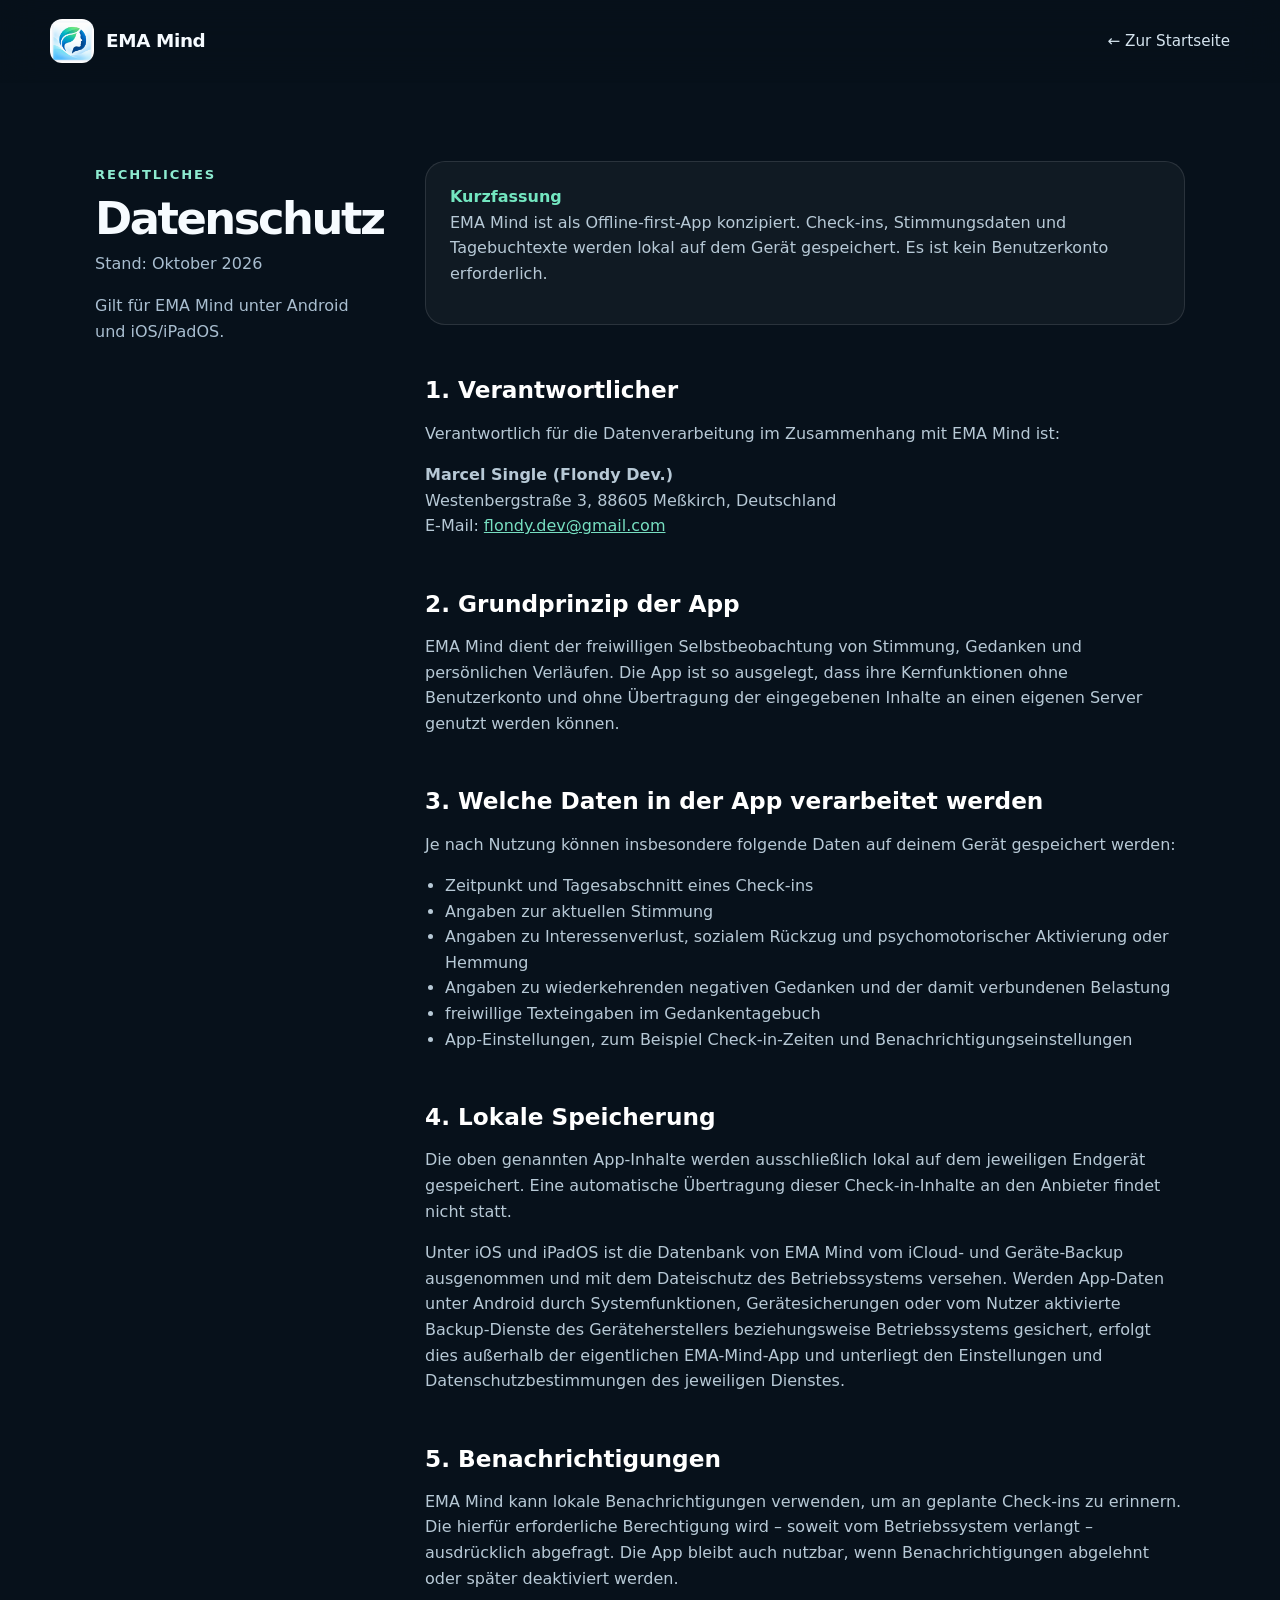
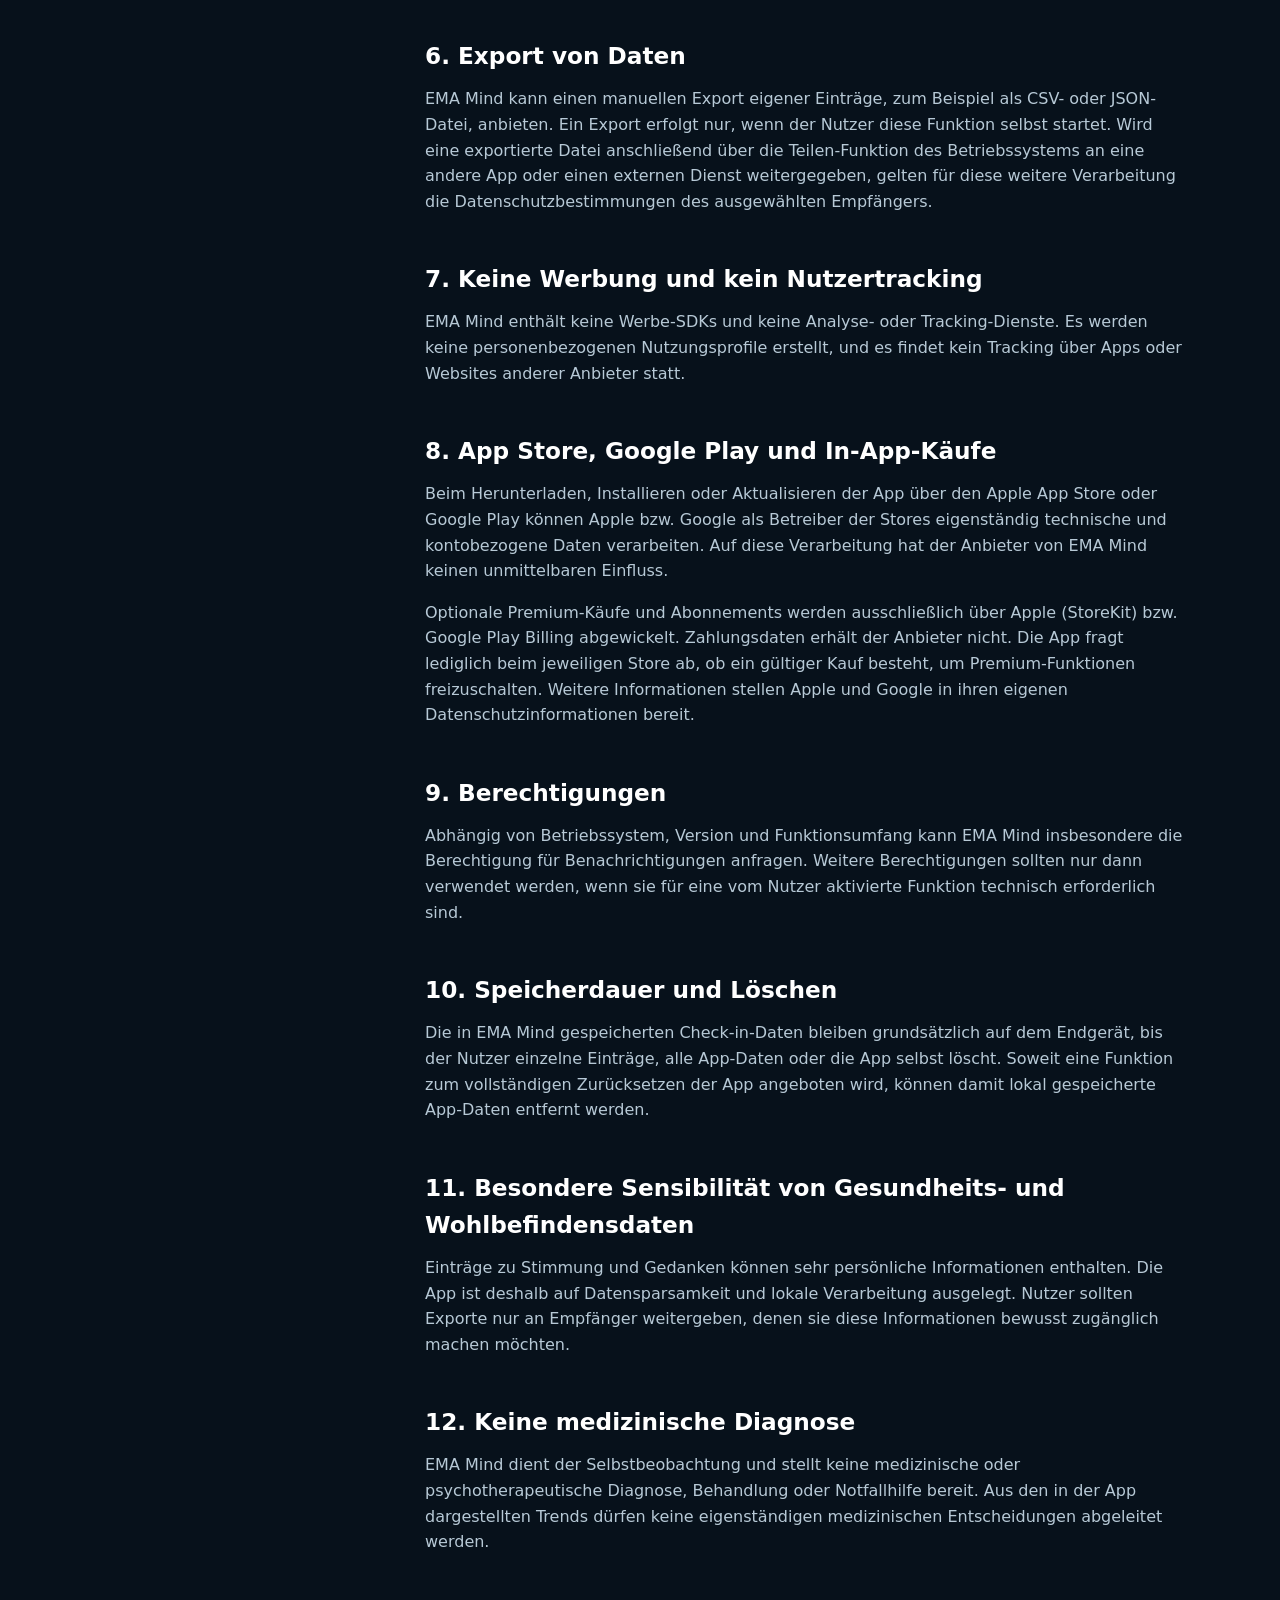
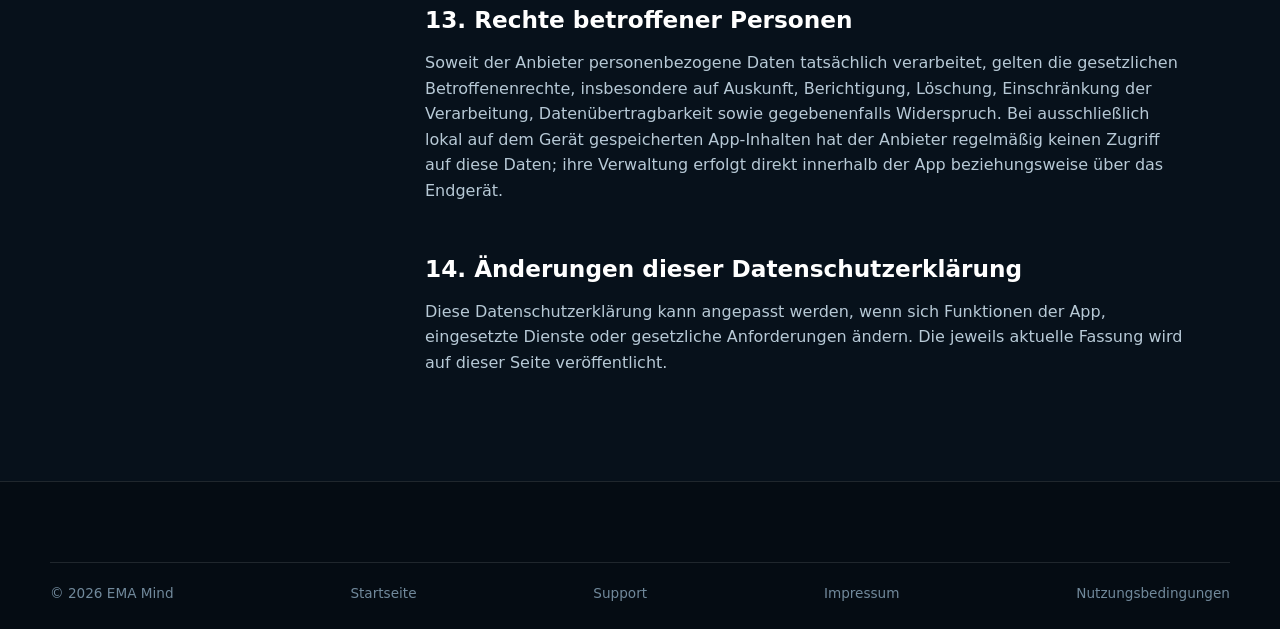
==== commit 77420392: "Footer: zentrales Impressum verlinken Co-Authored-By: Claude Opus 5.5 <noreply@anthropic.com> Claude" ====
--- a/datenschutz.html
+++ b/datenschutz.html
@@ -92,7 +92,7 @@
   </main>
 
   <footer class="site-footer">
-    <div class="container footer-bottom"><span>© <span id="year"></span> EMA Mind</span><a href="index.html">Startseite</a><a href="support.html">Support</a><a href="nutzungsbedingungen.html">Nutzungsbedingungen</a></div>
+    <div class="container footer-bottom"><span>© <span id="year"></span> EMA Mind</span><a href="index.html">Startseite</a><a href="support.html">Support</a><a href="https://flondy.github.io/app-store/impressum.html">Impressum</a><a href="nutzungsbedingungen.html">Nutzungsbedingungen</a></div>
   </footer>
   <script src="script.js"></script>
 </body>
